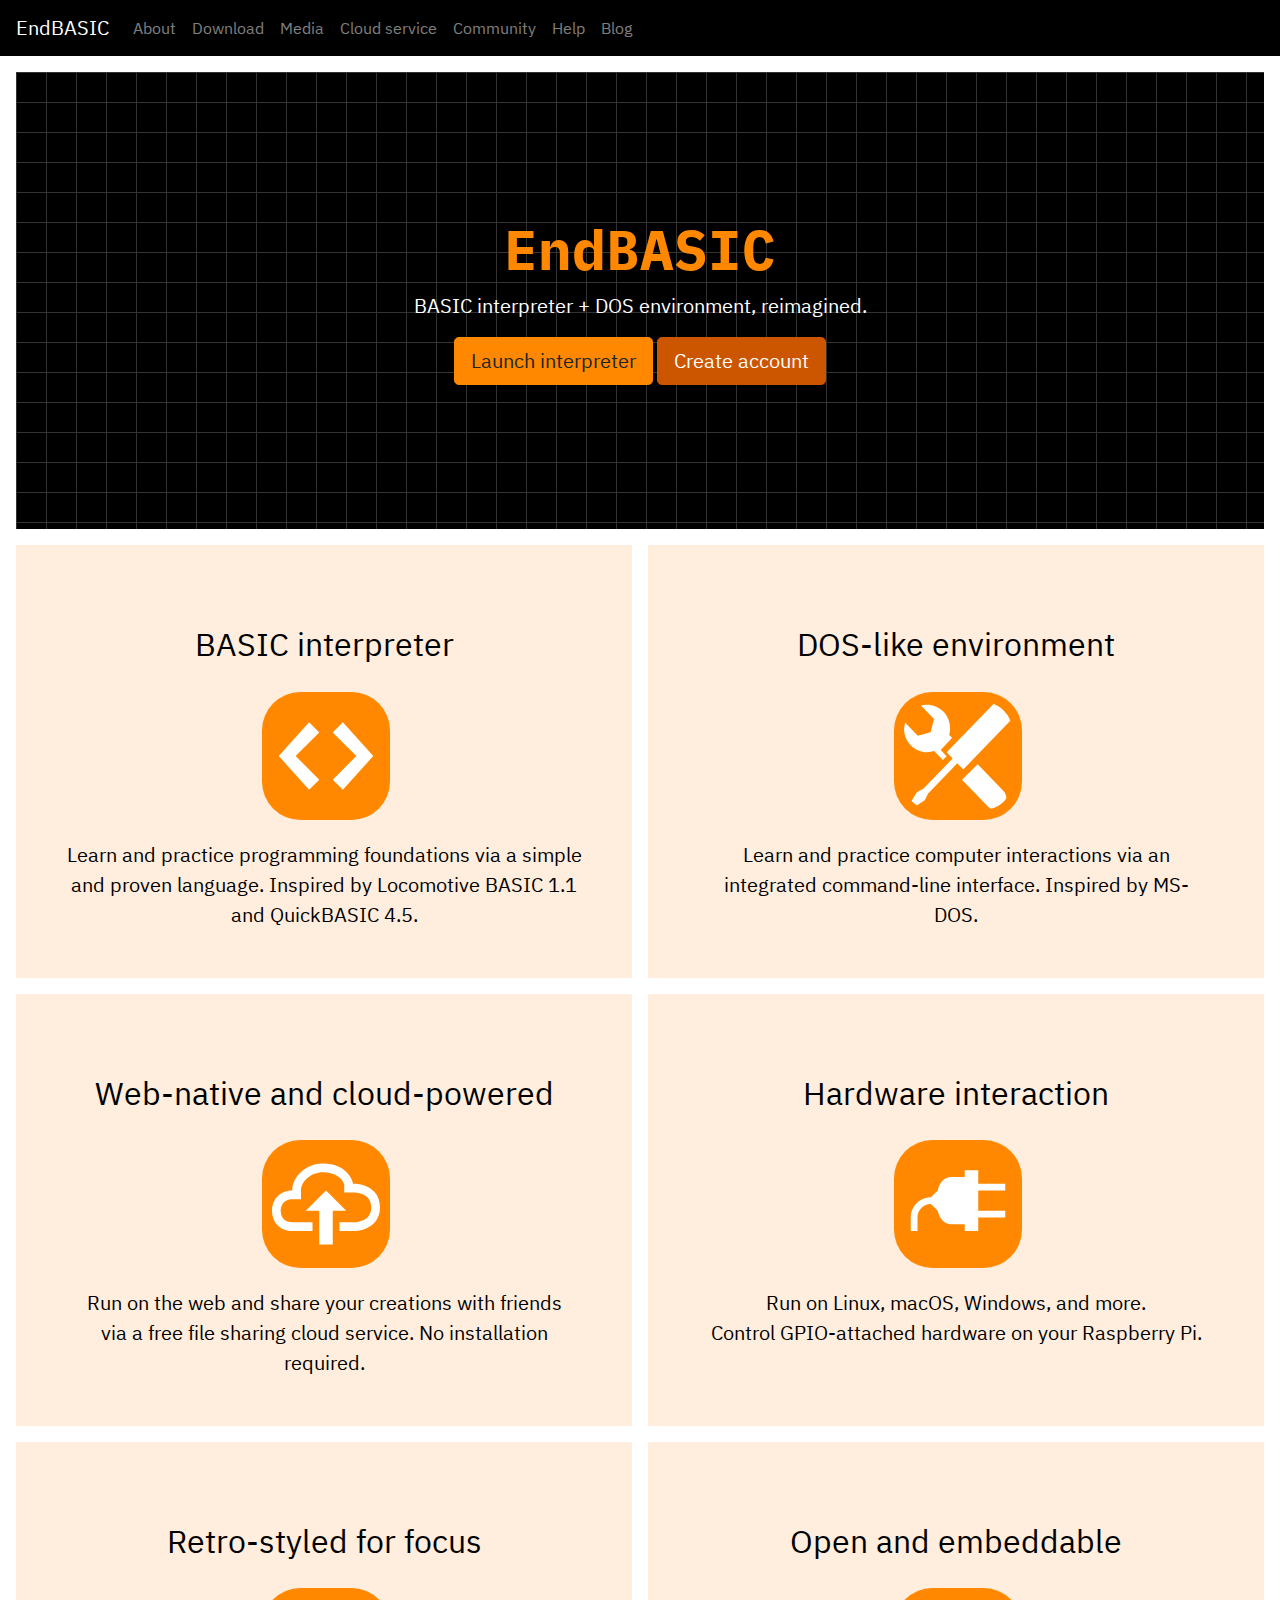
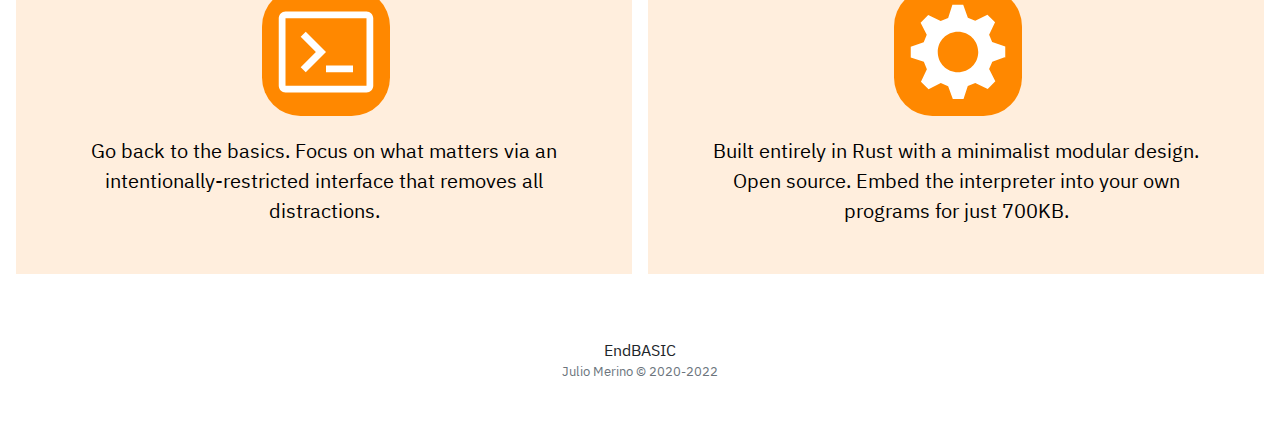
==== index.html @ 2bce2c50 "Deploying to gh-pages from @ endbasic/homepage@8be6893f7fd9f75cf0c65822ae554ee71a245578 🚀" ====
<!doctype html><html lang=en xmlns:fb=http://ogp.me/ns/fb#>
<head>
<meta charset=utf-8>
<meta http-equiv=x-ua-compatible content="IE=edge">
<meta name=viewport content="width=device-width,initial-scale=1,shrink-to-fit=no">
<meta property="og:site_name" content="EndBASIC">
<title>EndBASIC</title>
<meta property="og:title" content="EndBASIC">
<meta name=description content="The EndBASIC programming language. A retro-looking integrated environment designed to allow learning the foundations of programming and computing. Runs on the web for simplicity, but also on your machine.">
<meta property="og:description" content="The EndBASIC programming language. A retro-looking integrated environment designed to allow learning the foundations of programming and computing. Runs on the web for simplicity, but also on your machine.">
<meta name=author content="Julio Merino">
<meta name=generator content="Hugo 0.92.1">
<meta property="og:url" content="https://www.endbasic.dev/">
<meta property="og:type" content="website">
<link rel=canonical href=https://www.endbasic.dev/>
<link rel=stylesheet href=/sass/main.min.adfe6f3ad71fc16cd2476831566b541c30aa85cf03be3ea468aeb09ad0490b8f.css>
<link rel=stylesheet href=/css/chroma.css>
</head>
<body>
<nav class="navbar navbar-expand-md navbar-dark bg-dark sticky-top">
<a class=navbar-brand href=/>EndBASIC</a>
<button class=navbar-toggler type=button data-toggle=collapse data-target=#navbarToggler aria-controls=navbarToggler aria-expanded=false aria-label="Toggle navigation">
<span class=navbar-toggler-icon></span>
</button>
<div class="collapse navbar-collapse" id=navbarToggler>
<ul class="navbar-nav mr-auto mt-2 mt-lg-0"><li class=nav-item>
<a class=nav-link href=/about.html>About</a>
</li><li class=nav-item>
<a class=nav-link href=/download.html>Download</a>
</li><li class=nav-item>
<a class=nav-link href=/media.html>Media</a>
</li><li class=nav-item>
<a class=nav-link href=/service.html>Cloud service</a>
</li><li class=nav-item>
<a class=nav-link href=/community.html>Community</a>
</li><li class=nav-item>
<a class=nav-link href=/help.html>Help</a>
</li><li class=nav-item>
<a class=nav-link href=https://jmmv.dev/tags/endbasic/ target=_new>Blog</a>
</li>
</ul>
</div>
</nav>
<div class="position-relative overflow-hidden p-3 p-md-5 m-md-3 text-center bg-dark bg-grid">
<div class="col-md-8 p-lg-5 mx-auto my-5 text-white">
<h1 class="title display-4 font-weight-normal">EndBASIC</h1>
<p class="lead font-weight-normal">BASIC interpreter + DOS environment, reimagined.</p>
<a class="btn btn-primary btn-lg" href=https://repl.endbasic.dev/ target=_new>Launch interpreter</a>
<a class="btn btn-secondary btn-lg" href="https://endbasic.b2clogin.com/endbasic.onmicrosoft.com/oauth2/v2.0/authorize?p=B2C_1_SignUp&client_id=ca6a2161-3197-4b5b-8857-30d66fd798b3&nonce=defaultNonce&redirect_uri=https%3A%2F%2Fwww.endbasic.dev%2Fservice.html&scope=openid&response_type=id_token&prompt=login" target=_new>Create account</a>
</div>
</div>
<div class="d-md-flex flex-md-equal w-100 my-md-3 pl-md-3">
<div class="bg-light mr-md-3 pt-3 px-3 pt-md-5 px-md-5 text-center text-dark overflow-hidden">
<div class="my-3 py-3 front-card">
<a href=/about.html#basic>
<h2 class=display-5>BASIC interpreter</h2>
<img class=mr-3 src=/octicons/code.svg width=128px height=128px>
</a>
<p class=lead>Learn and practice programming foundations via a simple and proven language. Inspired by Locomotive BASIC 1.1 and QuickBASIC 4.5.</p>
</div>
</div>
<div class="bg-light mr-md-3 pt-3 px-3 pt-md-5 px-md-5 text-center text-dark overflow-hidden">
<div class="my-3 p-3 front-card">
<a href=/about.html#dos>
<h2 class=display-5>DOS-like environment</h2>
<img class=mr-3 src=/octicons/tools.svg width=128px height=128px>
</a>
<p class=lead>Learn and practice computer interactions via an integrated command-line interface. Inspired by MS-DOS.</p>
</div>
</div>
</div>
<div class="d-md-flex flex-md-equal w-100 my-md-3 pl-md-3">
<div class="bg-light mr-md-3 pt-3 px-3 pt-md-5 px-md-5 text-center text-dark overflow-hidden">
<div class="my-3 p-3 front-card">
<a href=/about.html#cloud>
<h2 class=display-5>Web-native and cloud-powered</h2>
<img class=mr-3 src=/octicons/cloud-upload.svg width=128px height=128px>
</a>
<p class=lead>Run on the web and share your creations with friends via a free file sharing cloud service. No installation required.</p>
</div>
</div>
<div class="bg-light mr-md-3 pt-3 px-3 pt-md-5 px-md-5 text-center text-dark overflow-hidden">
<div class="my-3 py-3 front-card">
<a href=/about.html#local>
<h2 class=display-5>Hardware interaction</h2>
<img class=mr-3 src=/octicons/plug.svg width=128px height=128px>
</a>
<p class=lead>Run on Linux, macOS, Windows, and more. <br>Control GPIO-attached hardware on your Raspberry Pi.</p>
</div>
</div>
</div>
<div class="d-md-flex flex-md-equal w-100 my-md-3 pl-md-3">
<div class="bg-light mr-md-3 pt-3 px-3 pt-md-5 px-md-5 text-center text-dark overflow-hidden">
<div class="my-3 p-3 front-card">
<a href=/about.html#retro>
<h2 class=display-5>Retro-styled for focus</h2>
<img class=mr-3 src=/octicons/terminal.svg width=128px height=128px>
</a>
<p class=lead>Go back to the basics. Focus on what matters via an intentionally-restricted interface that removes all distractions.</p>
</div>
</div>
<div class="bg-light mr-md-3 pt-3 px-3 pt-md-5 px-md-5 text-center text-dark overflow-hidden">
<div class="my-3 py-3 front-card">
<a href=/about.html#modern>
<h2 class=display-5>Open and embeddable</h2>
<img class=mr-3 src=/octicons/gear.svg width=128px height=128px>
</a>
<p class=lead>Built entirely in Rust with a minimalist modular design. Open source. Embed the interpreter into your own programs for just 700KB.</p>
</div>
</div>
</div>
<footer class="container py-5">
<div class=row>
<div class="col-12 col-md text-center">
EndBASIC
<small class="d-block mb-3 text-muted">Julio Merino &copy; 2020-2022</small>
</div>
</div>
</footer>
<script>const SITE_ID='6a633c2c-7fda-11ec-86e4-1cfd087199c2'</script>
<script type=module>
  import { RequestsClient } from "\/js\/main.52ef07b33ca03192357e5b0cefc621df7537fa3966899cede7dd122bd6467835.js";
  new RequestsClient(SITE_ID).saveRequest();
</script>
<noscript>
<img src="https://hugo-dynamic.endbasic.dev/api/sites/6a633c2c-7fda-11ec-86e4-1cfd087199c2/pages/aHR0cHM6Ly93d3cuZW5kYmFzaWMuZGV2Lw==/stamp.gif" style=display:none>
</noscript>
</body>
</html>
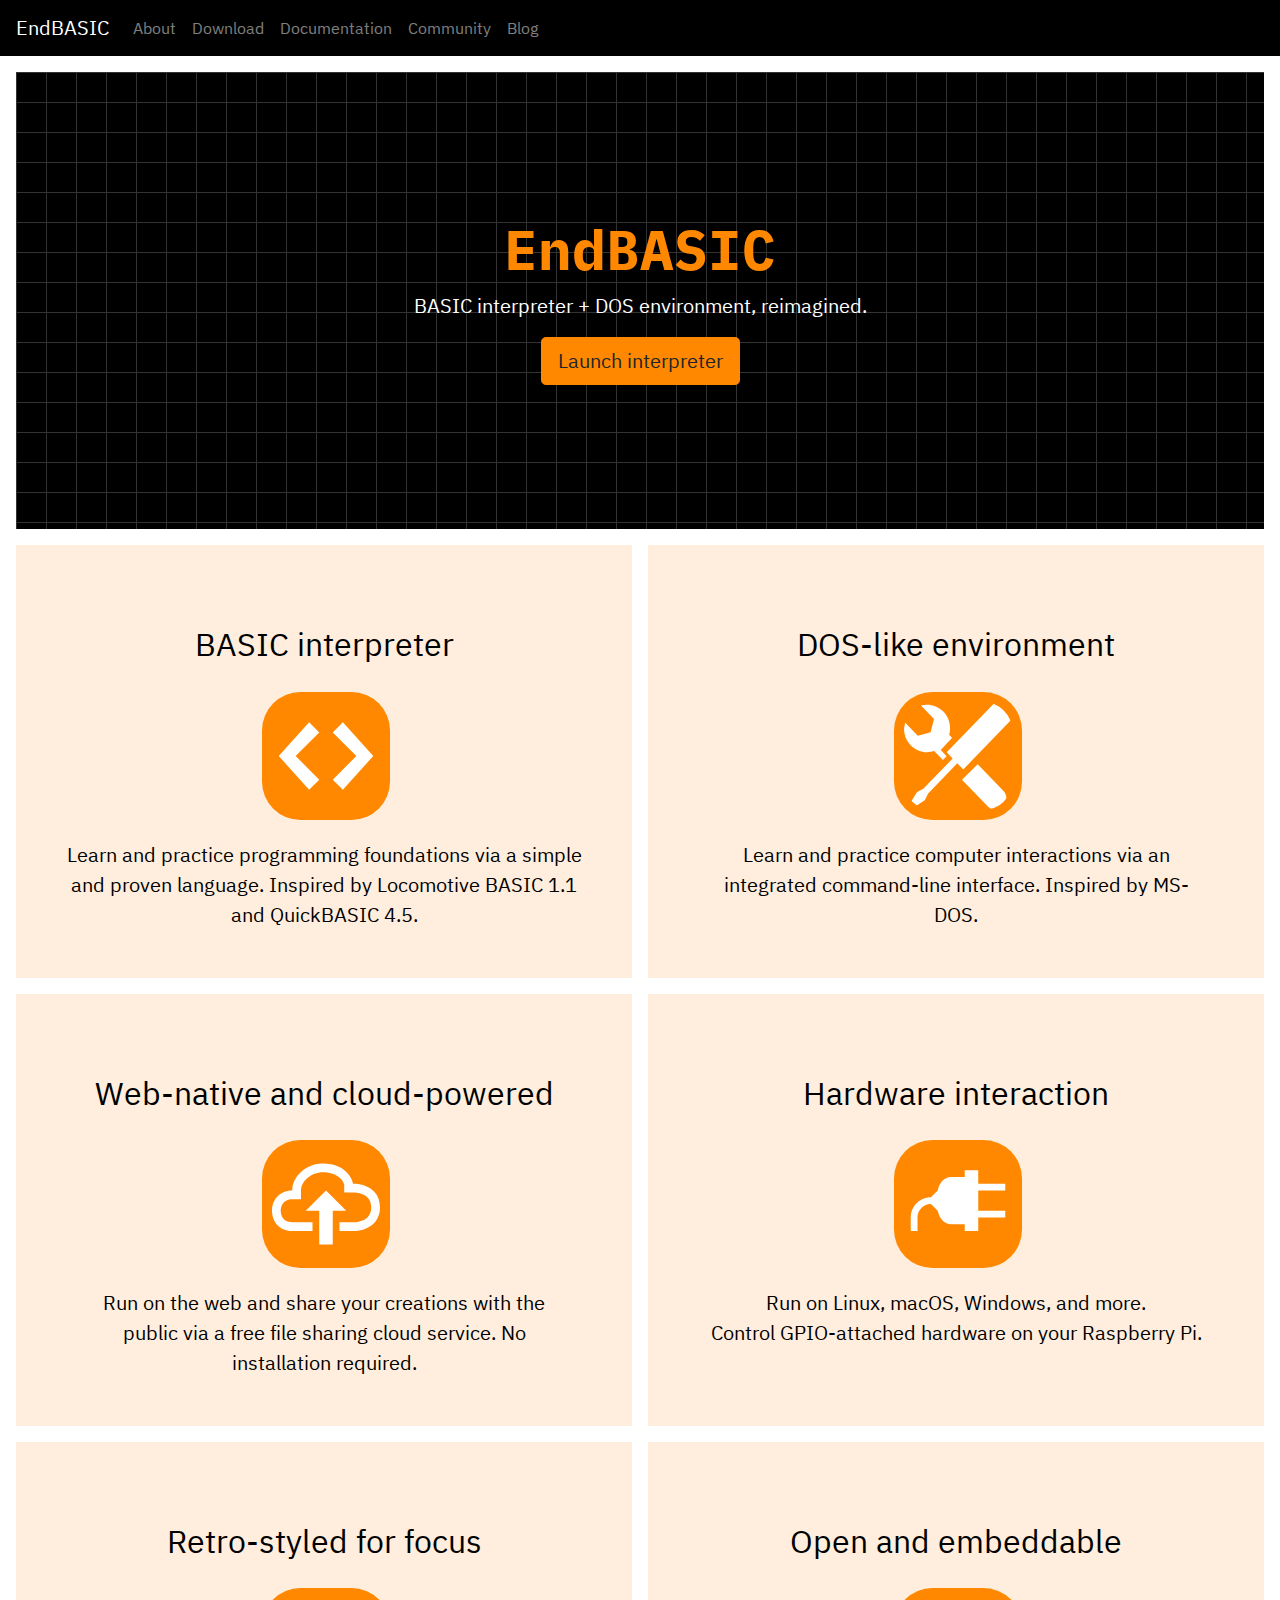
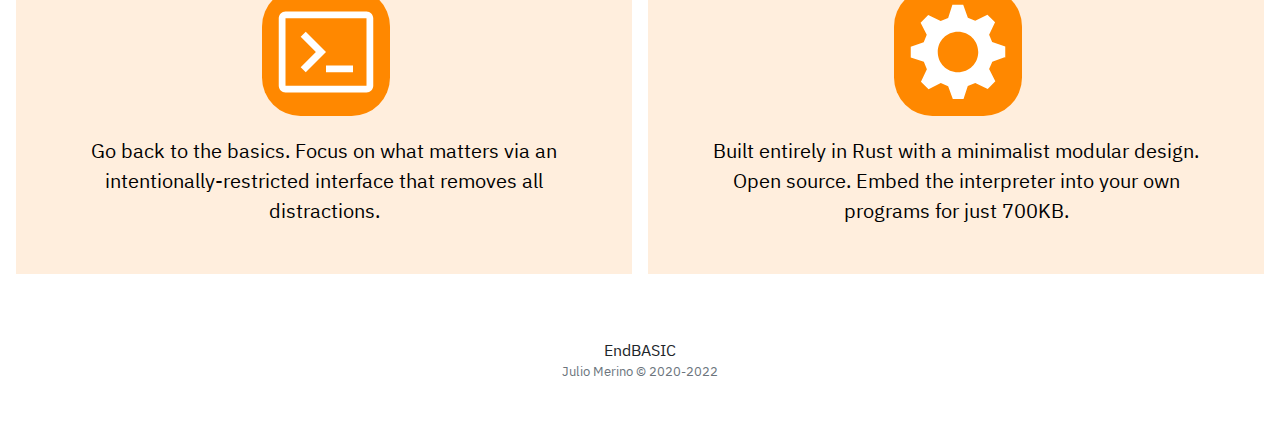
==== commit 0810bba2: "Deploying to gh-pages from @ endbasic/homepage@98e8a649595fc1b13e0ebd3b1e0f078fae99d271 🚀" ====
--- a/index.html
+++ b/index.html
@@ -13,7 +13,7 @@
 <meta property="og:url" content="https://www.endbasic.dev/">
 <meta property="og:type" content="website">
 <link rel=canonical href=https://www.endbasic.dev/>
-<link rel=stylesheet href=/sass/main.min.adfe6f3ad71fc16cd2476831566b541c30aa85cf03be3ea468aeb09ad0490b8f.css>
+<link rel=stylesheet href=/sass/main.min.559528fcad240edfd079af5db93c86ace4bdf0df172b9542c5b91822d3221244.css>
 <link rel=stylesheet href=/css/chroma.css>
 </head>
 <body>
@@ -28,13 +28,9 @@
 </li><li class=nav-item>
 <a class=nav-link href=/download.html>Download</a>
 </li><li class=nav-item>
-<a class=nav-link href=/media.html>Media</a>
-</li><li class=nav-item>
-<a class=nav-link href=/service.html>Cloud service</a>
+<a class=nav-link href=/docs.html>Documentation</a>
 </li><li class=nav-item>
 <a class=nav-link href=/community.html>Community</a>
-</li><li class=nav-item>
-<a class=nav-link href=/help.html>Help</a>
 </li><li class=nav-item>
 <a class=nav-link href=https://jmmv.dev/tags/endbasic/ target=_new>Blog</a>
 </li>
@@ -46,7 +42,6 @@
 <h1 class="title display-4 font-weight-normal">EndBASIC</h1>
 <p class="lead font-weight-normal">BASIC interpreter + DOS environment, reimagined.</p>
 <a class="btn btn-primary btn-lg" href=https://repl.endbasic.dev/ target=_new>Launch interpreter</a>
-<a class="btn btn-secondary btn-lg" href="https://endbasic.b2clogin.com/endbasic.onmicrosoft.com/oauth2/v2.0/authorize?p=B2C_1_SignUp&client_id=ca6a2161-3197-4b5b-8857-30d66fd798b3&nonce=defaultNonce&redirect_uri=https%3A%2F%2Fwww.endbasic.dev%2Fservice.html&scope=openid&response_type=id_token&prompt=login" target=_new>Create account</a>
 </div>
 </div>
 <div class="d-md-flex flex-md-equal w-100 my-md-3 pl-md-3">
@@ -76,7 +71,7 @@
 <h2 class=display-5>Web-native and cloud-powered</h2>
 <img class=mr-3 src=/octicons/cloud-upload.svg width=128px height=128px>
 </a>
-<p class=lead>Run on the web and share your creations with friends via a free file sharing cloud service. No installation required.</p>
+<p class=lead>Run on the web and share your creations with the public via a free file sharing cloud service. No installation required.</p>
 </div>
 </div>
 <div class="bg-light mr-md-3 pt-3 px-3 pt-md-5 px-md-5 text-center text-dark overflow-hidden">
@@ -119,8 +114,10 @@
 </footer>
 <script>const SITE_ID='6a633c2c-7fda-11ec-86e4-1cfd087199c2'</script>
 <script type=module>
-  import { RequestsClient } from "\/js\/main.52ef07b33ca03192357e5b0cefc621df7537fa3966899cede7dd122bd6467835.js";
+  import { addAnchorsToHeaders, RequestsClient } from "\/js\/main.b2165fe5f7efc012c3b988f4edfa3c4a940b338c442744e1e9ef8b8386f10d05.js";
   new RequestsClient(SITE_ID).saveRequest();
+
+  addAnchorsToHeaders();
 </script>
 <noscript>
 <img src="https://hugo-dynamic.endbasic.dev/api/sites/6a633c2c-7fda-11ec-86e4-1cfd087199c2/pages/aHR0cHM6Ly93d3cuZW5kYmFzaWMuZGV2Lw==/stamp.gif" style=display:none>
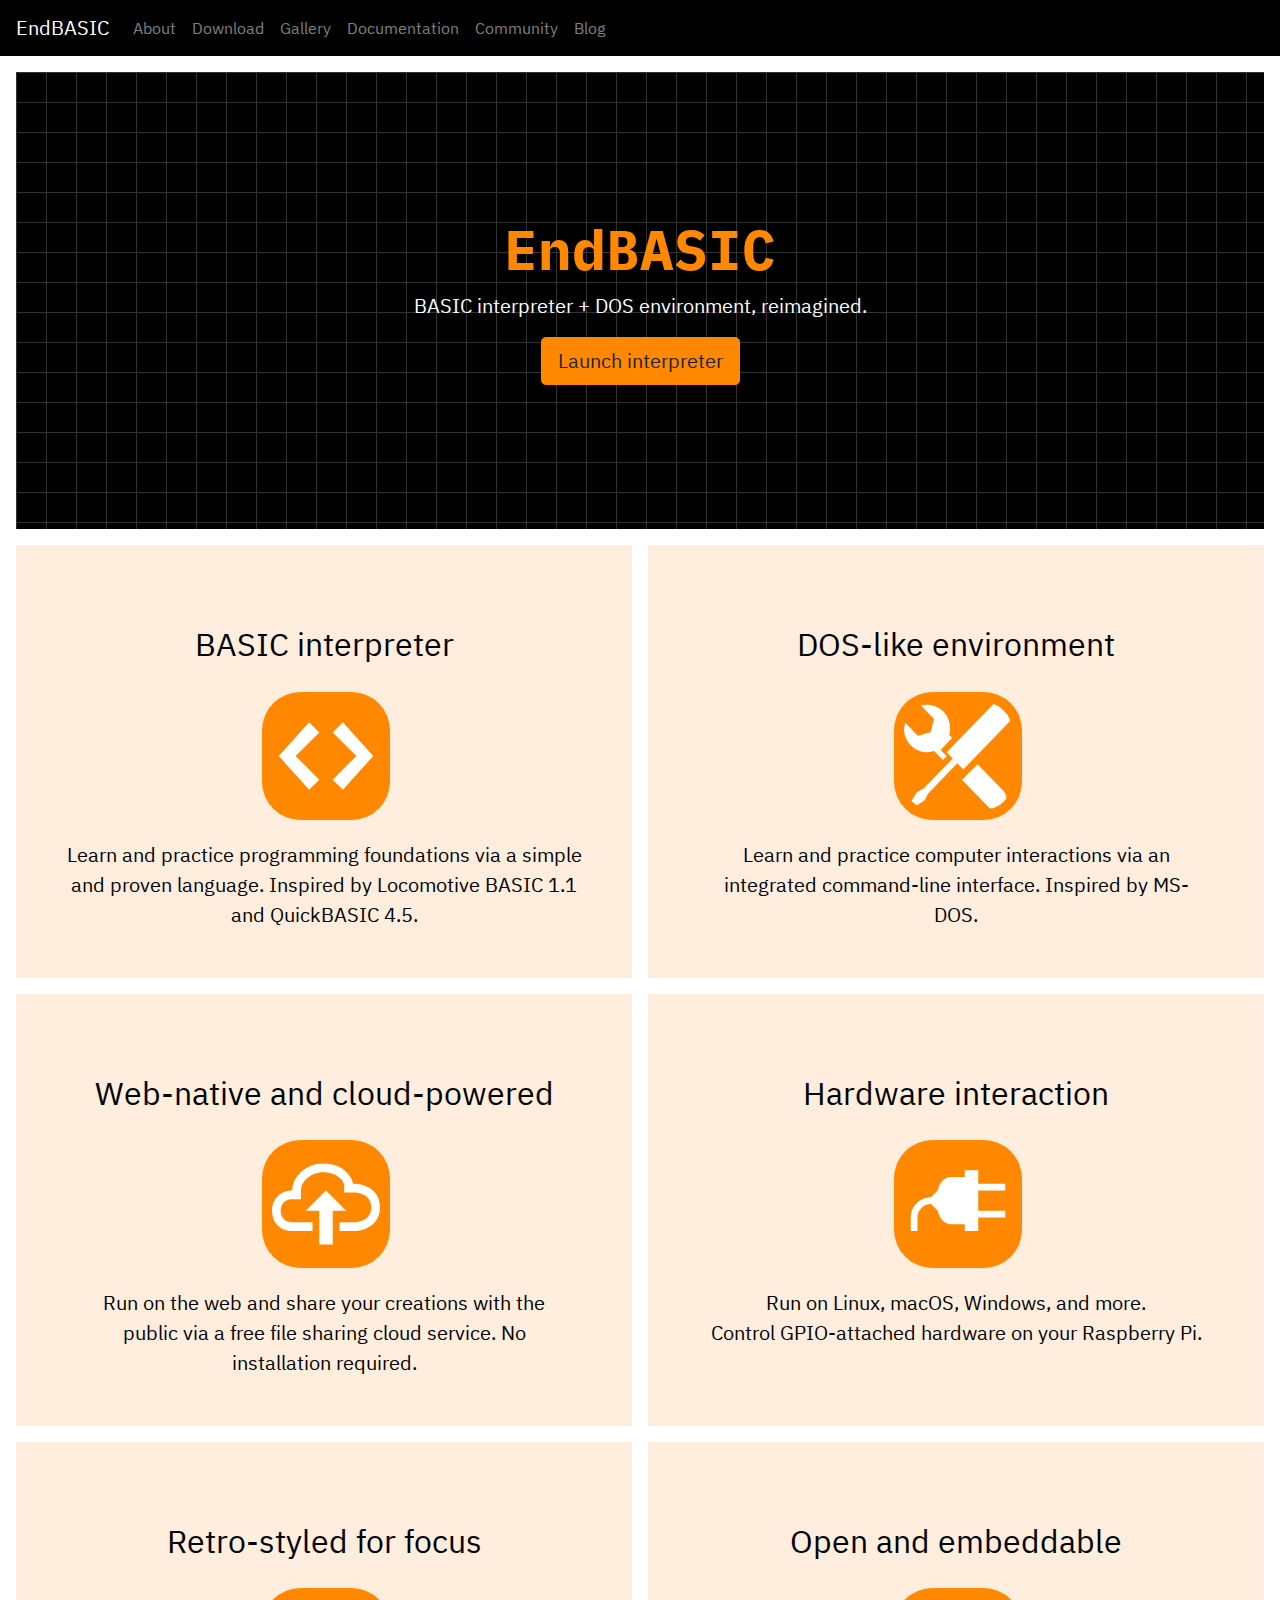
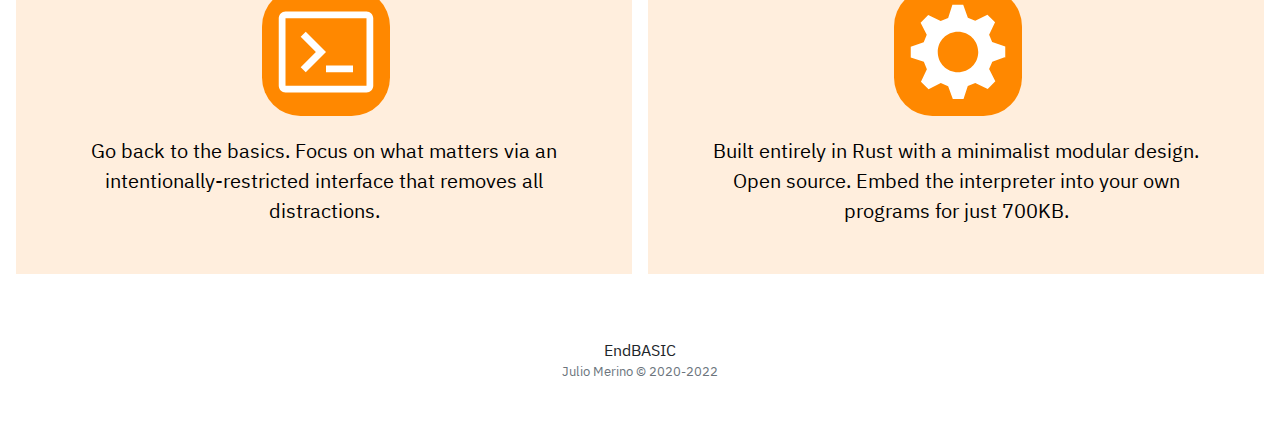
==== commit f841cdc5: "Deploying to gh-pages from @ endbasic/homepage@a7b81ee6e4c86fc6ea3a989e3e3a030571438991 🚀" ====
--- a/index.html
+++ b/index.html
@@ -13,7 +13,7 @@
 <meta property="og:url" content="https://www.endbasic.dev/">
 <meta property="og:type" content="website">
 <link rel=canonical href=https://www.endbasic.dev/>
-<link rel=stylesheet href=/sass/main.min.559528fcad240edfd079af5db93c86ace4bdf0df172b9542c5b91822d3221244.css>
+<link rel=stylesheet href=/sass/main.min.4a64cdbfb0f3bf09adf1fea37067ad1ad24062bb04836d972b5804362ea8d43c.css>
 <link rel=stylesheet href=/css/chroma.css>
 </head>
 <body>
@@ -27,6 +27,8 @@
 <a class=nav-link href=/about.html>About</a>
 </li><li class=nav-item>
 <a class=nav-link href=/download.html>Download</a>
+</li><li class=nav-item>
+<a class=nav-link href=/gallery.html>Gallery</a>
 </li><li class=nav-item>
 <a class=nav-link href=/docs.html>Documentation</a>
 </li><li class=nav-item>
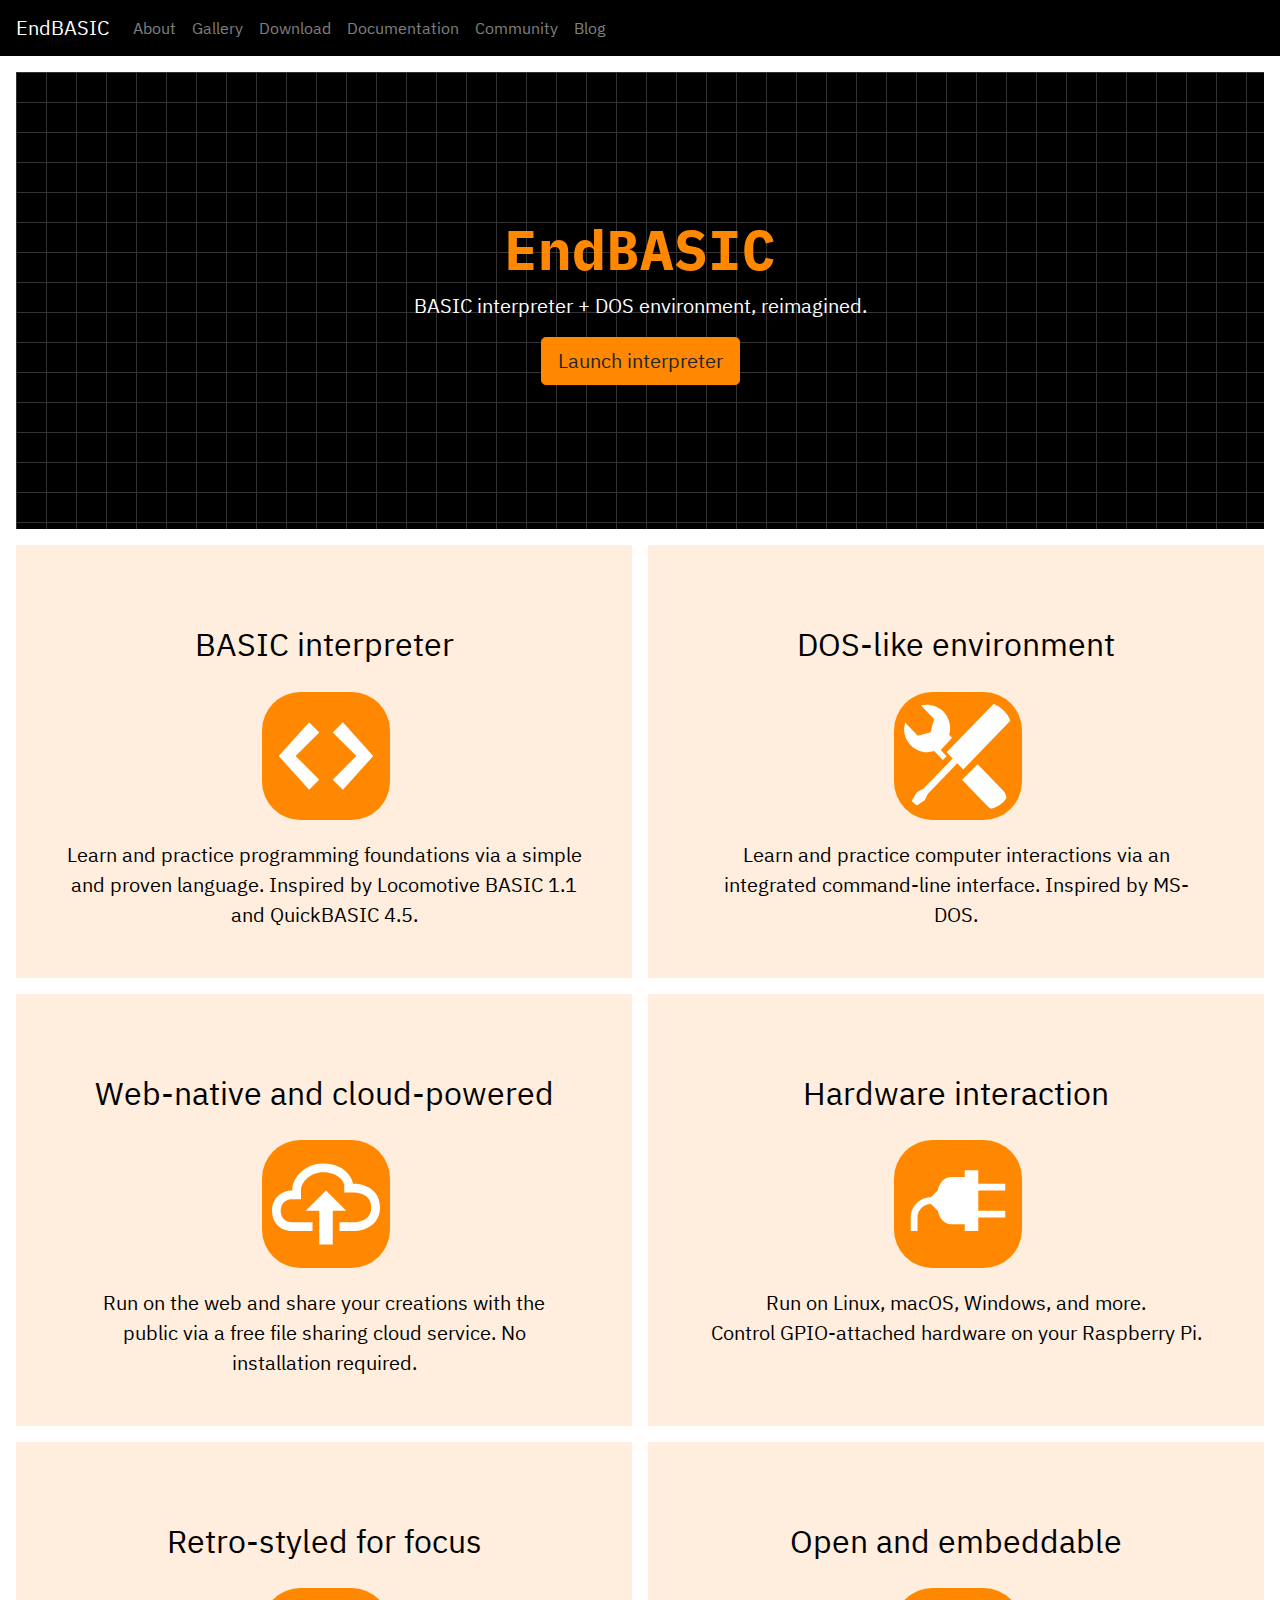
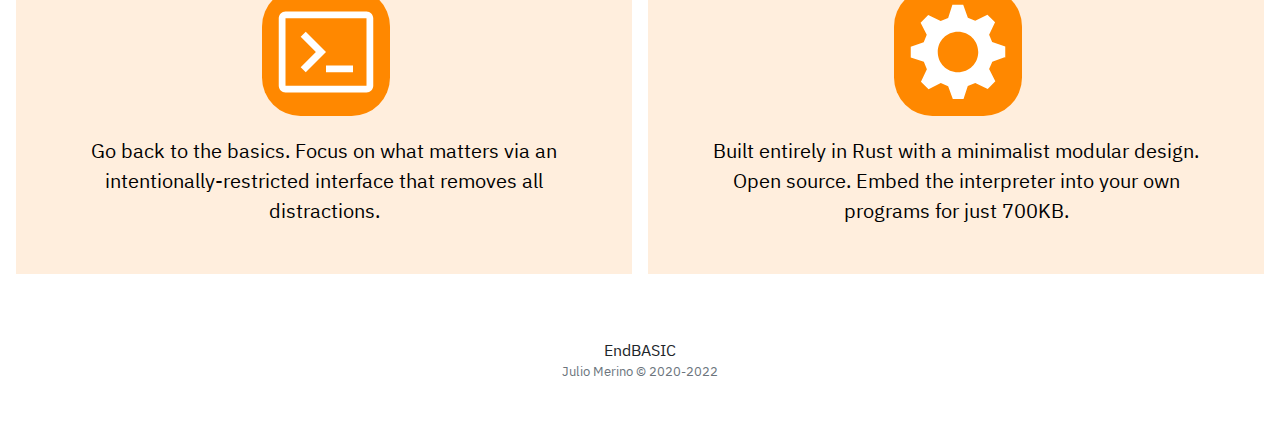
==== commit a7e01a7f: "Deploying to gh-pages from @ endbasic/homepage@a72141cce77d0714b1f0d974cfdb58e9e183ca12 🚀" ====
--- a/index.html
+++ b/index.html
@@ -26,9 +26,9 @@
 <ul class="navbar-nav mr-auto mt-2 mt-lg-0"><li class=nav-item>
 <a class=nav-link href=/about.html>About</a>
 </li><li class=nav-item>
+<a class=nav-link href=/gallery.html>Gallery</a>
+</li><li class=nav-item>
 <a class=nav-link href=/download.html>Download</a>
-</li><li class=nav-item>
-<a class=nav-link href=/gallery.html>Gallery</a>
 </li><li class=nav-item>
 <a class=nav-link href=/docs.html>Documentation</a>
 </li><li class=nav-item>
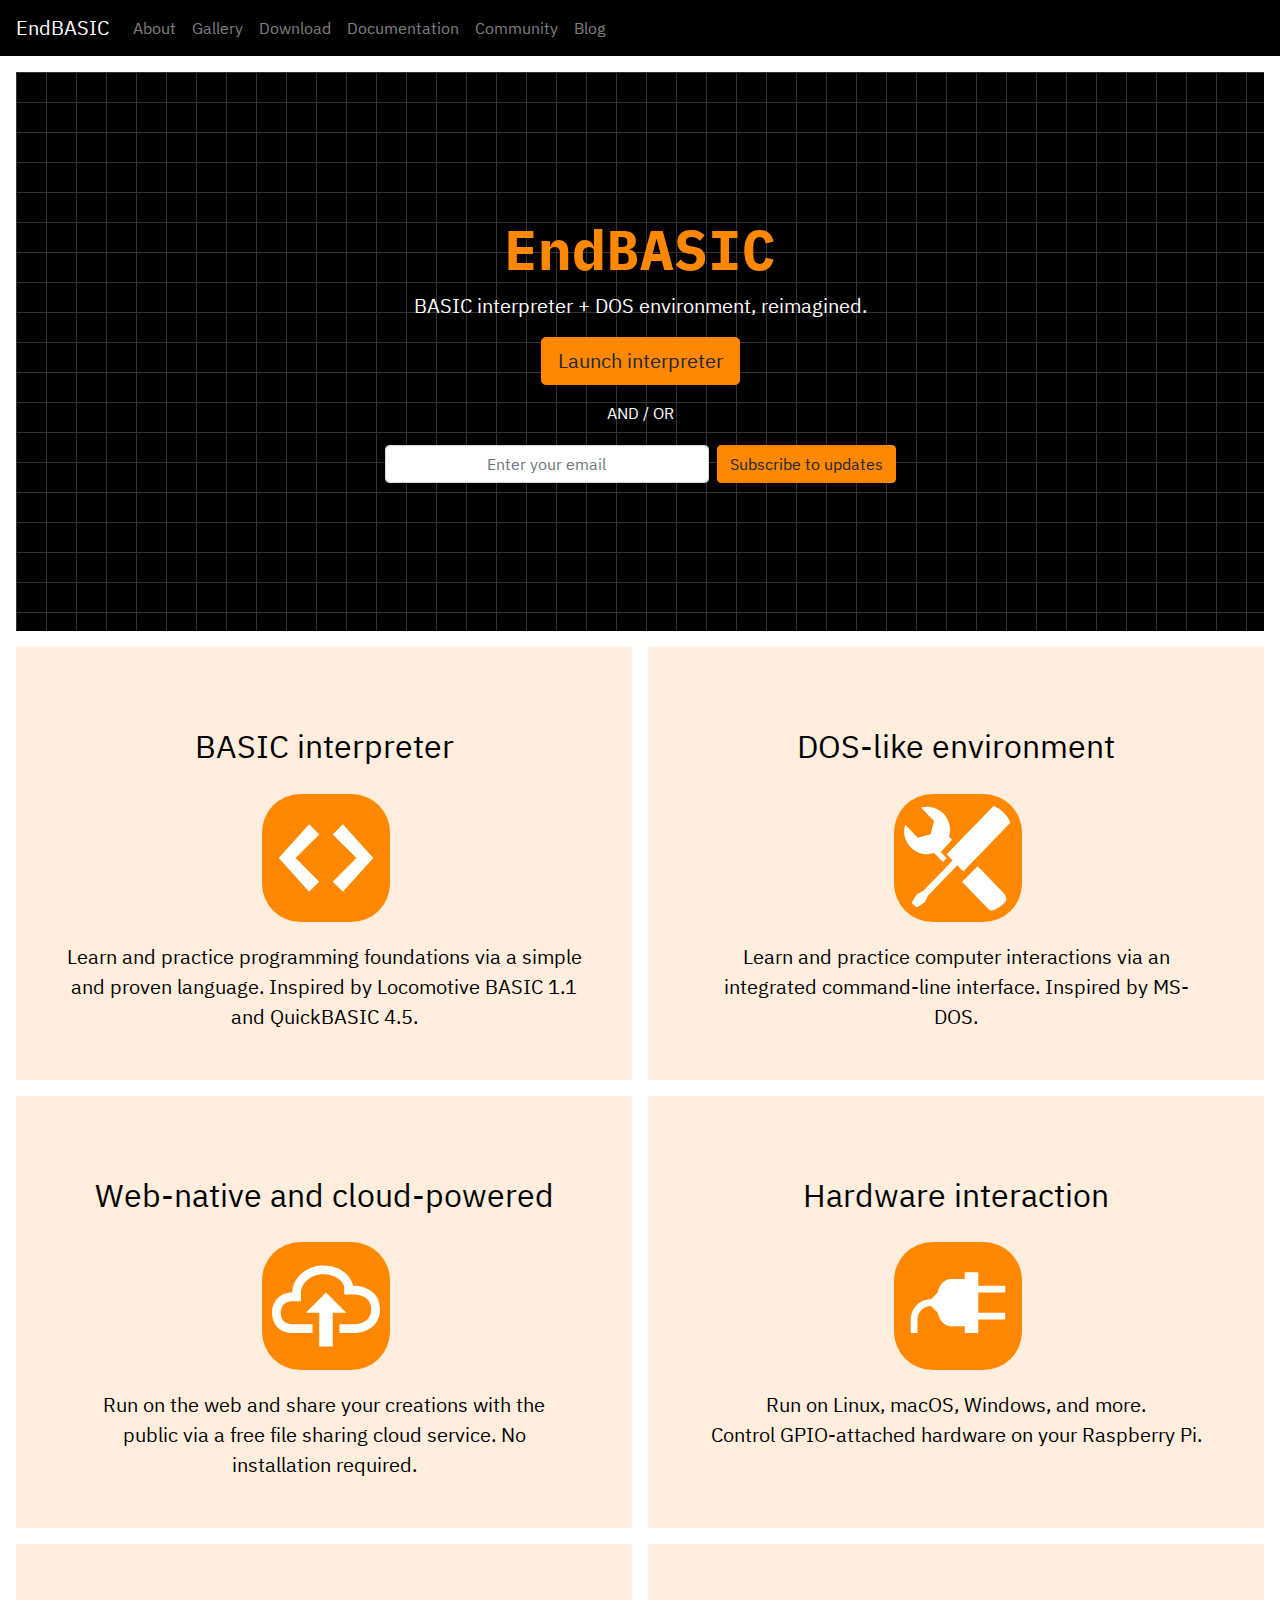
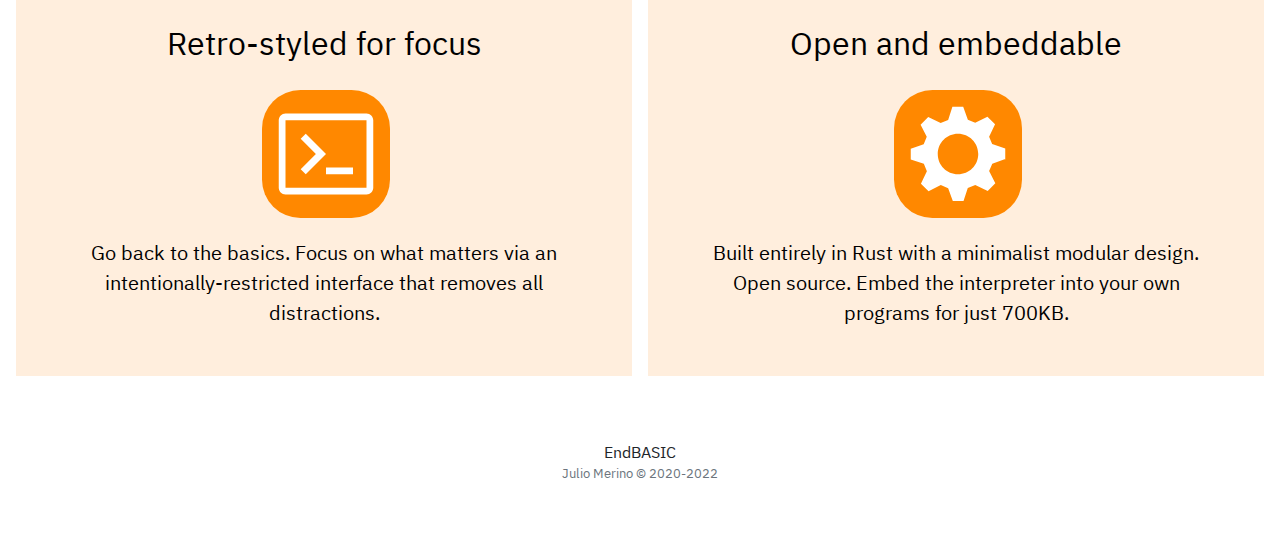
==== commit 0b2b5167: "Deploying to gh-pages from @ endbasic/homepage@ab0628d4b21191d96fd50df27e2c1092db56d751 🚀" ====
--- a/index.html
+++ b/index.html
@@ -1,128 +1,12 @@
-<!doctype html><html lang=en xmlns:fb=http://ogp.me/ns/fb#>
-<head>
-<meta charset=utf-8>
-<meta http-equiv=x-ua-compatible content="IE=edge">
-<meta name=viewport content="width=device-width,initial-scale=1,shrink-to-fit=no">
-<meta property="og:site_name" content="EndBASIC">
-<title>EndBASIC</title>
-<meta property="og:title" content="EndBASIC">
-<meta name=description content="The EndBASIC programming language. A retro-looking integrated environment designed to allow learning the foundations of programming and computing. Runs on the web for simplicity, but also on your machine.">
-<meta property="og:description" content="The EndBASIC programming language. A retro-looking integrated environment designed to allow learning the foundations of programming and computing. Runs on the web for simplicity, but also on your machine.">
-<meta name=author content="Julio Merino">
-<meta name=generator content="Hugo 0.92.1">
-<meta property="og:url" content="https://www.endbasic.dev/">
-<meta property="og:type" content="website">
-<link rel=canonical href=https://www.endbasic.dev/>
-<link rel=stylesheet href=/sass/main.min.4a64cdbfb0f3bf09adf1fea37067ad1ad24062bb04836d972b5804362ea8d43c.css>
-<link rel=stylesheet href=/css/chroma.css>
-</head>
-<body>
-<nav class="navbar navbar-expand-md navbar-dark bg-dark sticky-top">
-<a class=navbar-brand href=/>EndBASIC</a>
+<!doctype html><html lang=en xmlns:fb=http://ogp.me/ns/fb#><head><meta charset=utf-8><meta http-equiv=x-ua-compatible content="IE=edge"><meta name=viewport content="width=device-width,initial-scale=1,shrink-to-fit=no"><meta property="og:site_name" content="EndBASIC"><title>EndBASIC</title><meta property="og:title" content="EndBASIC"><meta name=description content="The EndBASIC programming language. A retro-looking integrated environment designed to allow learning the foundations of programming and computing. Runs on the web for simplicity, but also on your machine."><meta property="og:description" content="The EndBASIC programming language. A retro-looking integrated environment designed to allow learning the foundations of programming and computing. Runs on the web for simplicity, but also on your machine."><meta name=author content="Julio Merino"><meta name=generator content="Hugo 0.111.3"><meta property="og:url" content="https://www.endbasic.dev/"><meta property="og:type" content="website"><link rel=canonical href=https://www.endbasic.dev/><link rel=stylesheet href=/sass/main.min.8f2064ba272b7c6d873736df9339fac0cc0adecda647b5ec37df79904e1ea59f.css><link rel=stylesheet href=/css/chroma.css></head><body><nav class="navbar navbar-expand-md navbar-dark bg-dark sticky-top"><a class=navbar-brand href=/>EndBASIC</a>
 <button class=navbar-toggler type=button data-toggle=collapse data-target=#navbarToggler aria-controls=navbarToggler aria-expanded=false aria-label="Toggle navigation">
-<span class=navbar-toggler-icon></span>
-</button>
-<div class="collapse navbar-collapse" id=navbarToggler>
-<ul class="navbar-nav mr-auto mt-2 mt-lg-0"><li class=nav-item>
-<a class=nav-link href=/about.html>About</a>
-</li><li class=nav-item>
-<a class=nav-link href=/gallery.html>Gallery</a>
-</li><li class=nav-item>
-<a class=nav-link href=/download.html>Download</a>
-</li><li class=nav-item>
-<a class=nav-link href=/docs.html>Documentation</a>
-</li><li class=nav-item>
-<a class=nav-link href=/community.html>Community</a>
-</li><li class=nav-item>
-<a class=nav-link href=https://jmmv.dev/tags/endbasic/ target=_new>Blog</a>
-</li>
-</ul>
-</div>
-</nav>
-<div class="position-relative overflow-hidden p-3 p-md-5 m-md-3 text-center bg-dark bg-grid">
-<div class="col-md-8 p-lg-5 mx-auto my-5 text-white">
-<h1 class="title display-4 font-weight-normal">EndBASIC</h1>
-<p class="lead font-weight-normal">BASIC interpreter + DOS environment, reimagined.</p>
-<a class="btn btn-primary btn-lg" href=https://repl.endbasic.dev/ target=_new>Launch interpreter</a>
-</div>
-</div>
-<div class="d-md-flex flex-md-equal w-100 my-md-3 pl-md-3">
-<div class="bg-light mr-md-3 pt-3 px-3 pt-md-5 px-md-5 text-center text-dark overflow-hidden">
-<div class="my-3 py-3 front-card">
-<a href=/about.html#basic>
-<h2 class=display-5>BASIC interpreter</h2>
-<img class=mr-3 src=/octicons/code.svg width=128px height=128px>
-</a>
-<p class=lead>Learn and practice programming foundations via a simple and proven language. Inspired by Locomotive BASIC 1.1 and QuickBASIC 4.5.</p>
-</div>
-</div>
-<div class="bg-light mr-md-3 pt-3 px-3 pt-md-5 px-md-5 text-center text-dark overflow-hidden">
-<div class="my-3 p-3 front-card">
-<a href=/about.html#dos>
-<h2 class=display-5>DOS-like environment</h2>
-<img class=mr-3 src=/octicons/tools.svg width=128px height=128px>
-</a>
-<p class=lead>Learn and practice computer interactions via an integrated command-line interface. Inspired by MS-DOS.</p>
-</div>
-</div>
-</div>
-<div class="d-md-flex flex-md-equal w-100 my-md-3 pl-md-3">
-<div class="bg-light mr-md-3 pt-3 px-3 pt-md-5 px-md-5 text-center text-dark overflow-hidden">
-<div class="my-3 p-3 front-card">
-<a href=/about.html#cloud>
-<h2 class=display-5>Web-native and cloud-powered</h2>
-<img class=mr-3 src=/octicons/cloud-upload.svg width=128px height=128px>
-</a>
-<p class=lead>Run on the web and share your creations with the public via a free file sharing cloud service. No installation required.</p>
-</div>
-</div>
-<div class="bg-light mr-md-3 pt-3 px-3 pt-md-5 px-md-5 text-center text-dark overflow-hidden">
-<div class="my-3 py-3 front-card">
-<a href=/about.html#local>
-<h2 class=display-5>Hardware interaction</h2>
-<img class=mr-3 src=/octicons/plug.svg width=128px height=128px>
-</a>
-<p class=lead>Run on Linux, macOS, Windows, and more. <br>Control GPIO-attached hardware on your Raspberry Pi.</p>
-</div>
-</div>
-</div>
-<div class="d-md-flex flex-md-equal w-100 my-md-3 pl-md-3">
-<div class="bg-light mr-md-3 pt-3 px-3 pt-md-5 px-md-5 text-center text-dark overflow-hidden">
-<div class="my-3 p-3 front-card">
-<a href=/about.html#retro>
-<h2 class=display-5>Retro-styled for focus</h2>
-<img class=mr-3 src=/octicons/terminal.svg width=128px height=128px>
-</a>
-<p class=lead>Go back to the basics. Focus on what matters via an intentionally-restricted interface that removes all distractions.</p>
-</div>
-</div>
-<div class="bg-light mr-md-3 pt-3 px-3 pt-md-5 px-md-5 text-center text-dark overflow-hidden">
-<div class="my-3 py-3 front-card">
-<a href=/about.html#modern>
-<h2 class=display-5>Open and embeddable</h2>
-<img class=mr-3 src=/octicons/gear.svg width=128px height=128px>
-</a>
-<p class=lead>Built entirely in Rust with a minimalist modular design. Open source. Embed the interpreter into your own programs for just 700KB.</p>
-</div>
-</div>
-</div>
-<footer class="container py-5">
-<div class=row>
-<div class="col-12 col-md text-center">
-EndBASIC
-<small class="d-block mb-3 text-muted">Julio Merino &copy; 2020-2022</small>
-</div>
-</div>
-</footer>
-<script>const SITE_ID='6a633c2c-7fda-11ec-86e4-1cfd087199c2'</script>
-<script type=module>
-  import { addAnchorsToHeaders, RequestsClient } from "\/js\/main.b2165fe5f7efc012c3b988f4edfa3c4a940b338c442744e1e9ef8b8386f10d05.js";
+<span class=navbar-toggler-icon></span></button><div class="collapse navbar-collapse" id=navbarToggler><ul class="navbar-nav mr-auto mt-2 mt-lg-0"><li class=nav-item><a class=nav-link href=/about.html>About</a></li><li class=nav-item><a class=nav-link href=/gallery.html>Gallery</a></li><li class=nav-item><a class=nav-link href=/download.html>Download</a></li><li class=nav-item><a class=nav-link href=/docs.html>Documentation</a></li><li class=nav-item><a class=nav-link href=/community.html>Community</a></li><li class=nav-item><a class=nav-link href=https://jmmv.dev/tags/endbasic/ target=_new>Blog</a></li></ul></div></nav><div class="position-relative overflow-hidden p-3 p-md-5 m-md-3 text-center bg-dark bg-grid"><div class="col-md-8 p-lg-5 mx-auto my-5 text-white"><h1 class="title display-4 font-weight-normal">EndBASIC</h1><p class="lead font-weight-normal">BASIC interpreter + DOS environment, reimagined.</p><a class="btn btn-primary btn-lg" href=https://repl.endbasic.dev/ target=_new>Launch interpreter</a><p class=my-3>AND / OR</p><form class="form-inline justify-content-center" action=https://hugo-dynamic.endbasic.dev/api/sites/6a633c2c-7fda-11ec-86e4-1cfd087199c2/subscribers/add method=post><input type=text name=email placeholder="Enter your email" class="form-control input-sm text-center mx-1 my-1" size=30>
+<button type=submit class="btn btn-primary mx-1 my-1">Subscribe to updates</button></form></div></div><div class="d-md-flex flex-md-equal w-100 my-md-3 pl-md-3"><div class="bg-light mr-md-3 pt-3 px-3 pt-md-5 px-md-5 text-center text-dark overflow-hidden"><div class="my-3 py-3 front-card"><a href=/about.html#basic><h2 class=display-5>BASIC interpreter</h2><img class=mr-3 src=/octicons/code.svg width=128px height=128px></a><p class=lead>Learn and practice programming foundations via a simple and proven language. Inspired by Locomotive BASIC 1.1 and QuickBASIC 4.5.</p></div></div><div class="bg-light mr-md-3 pt-3 px-3 pt-md-5 px-md-5 text-center text-dark overflow-hidden"><div class="my-3 p-3 front-card"><a href=/about.html#dos><h2 class=display-5>DOS-like environment</h2><img class=mr-3 src=/octicons/tools.svg width=128px height=128px></a><p class=lead>Learn and practice computer interactions via an integrated command-line interface. Inspired by MS-DOS.</p></div></div></div><div class="d-md-flex flex-md-equal w-100 my-md-3 pl-md-3"><div class="bg-light mr-md-3 pt-3 px-3 pt-md-5 px-md-5 text-center text-dark overflow-hidden"><div class="my-3 p-3 front-card"><a href=/about.html#cloud><h2 class=display-5>Web-native and cloud-powered</h2><img class=mr-3 src=/octicons/cloud-upload.svg width=128px height=128px></a><p class=lead>Run on the web and share your creations with the public via a free file sharing cloud service. No installation required.</p></div></div><div class="bg-light mr-md-3 pt-3 px-3 pt-md-5 px-md-5 text-center text-dark overflow-hidden"><div class="my-3 py-3 front-card"><a href=/about.html#local><h2 class=display-5>Hardware interaction</h2><img class=mr-3 src=/octicons/plug.svg width=128px height=128px></a><p class=lead>Run on Linux, macOS, Windows, and more.<br>Control GPIO-attached hardware on your Raspberry Pi.</p></div></div></div><div class="d-md-flex flex-md-equal w-100 my-md-3 pl-md-3"><div class="bg-light mr-md-3 pt-3 px-3 pt-md-5 px-md-5 text-center text-dark overflow-hidden"><div class="my-3 p-3 front-card"><a href=/about.html#retro><h2 class=display-5>Retro-styled for focus</h2><img class=mr-3 src=/octicons/terminal.svg width=128px height=128px></a><p class=lead>Go back to the basics. Focus on what matters via an intentionally-restricted interface that removes all distractions.</p></div></div><div class="bg-light mr-md-3 pt-3 px-3 pt-md-5 px-md-5 text-center text-dark overflow-hidden"><div class="my-3 py-3 front-card"><a href=/about.html#modern><h2 class=display-5>Open and embeddable</h2><img class=mr-3 src=/octicons/gear.svg width=128px height=128px></a><p class=lead>Built entirely in Rust with a minimalist modular design. Open source. Embed the interpreter into your own programs for just 700KB.</p></div></div></div><footer class="container py-5"><div class=row><div class="col-12 col-md text-center">EndBASIC
+<small class="d-block mb-3 text-muted">Julio Merino &copy; 2020-2022</small></div></div></footer><script type=module>
+  const SITE_ID = '6a633c2c-7fda-11ec-86e4-1cfd087199c2';
+
+  import { addAnchorsToHeaders, RequestsClient } from "\/js\/main.7b19cd2eaa4ec914fc9d4f14c3ae574cbc0cbe9ff166cf8c8d8097b8b04adb38.js";
   new RequestsClient(SITE_ID).saveRequest();
 
   addAnchorsToHeaders();
-</script>
-<noscript>
-<img src="https://hugo-dynamic.endbasic.dev/api/sites/6a633c2c-7fda-11ec-86e4-1cfd087199c2/pages/aHR0cHM6Ly93d3cuZW5kYmFzaWMuZGV2Lw==/stamp.gif" style=display:none>
-</noscript>
-</body>
-</html>+</script><noscript><img src="https://hugo-dynamic.endbasic.dev/api/sites/6a633c2c-7fda-11ec-86e4-1cfd087199c2/pages/aHR0cHM6Ly93d3cuZW5kYmFzaWMuZGV2Lw==/stamp.gif" style=display:none></noscript></body></html>